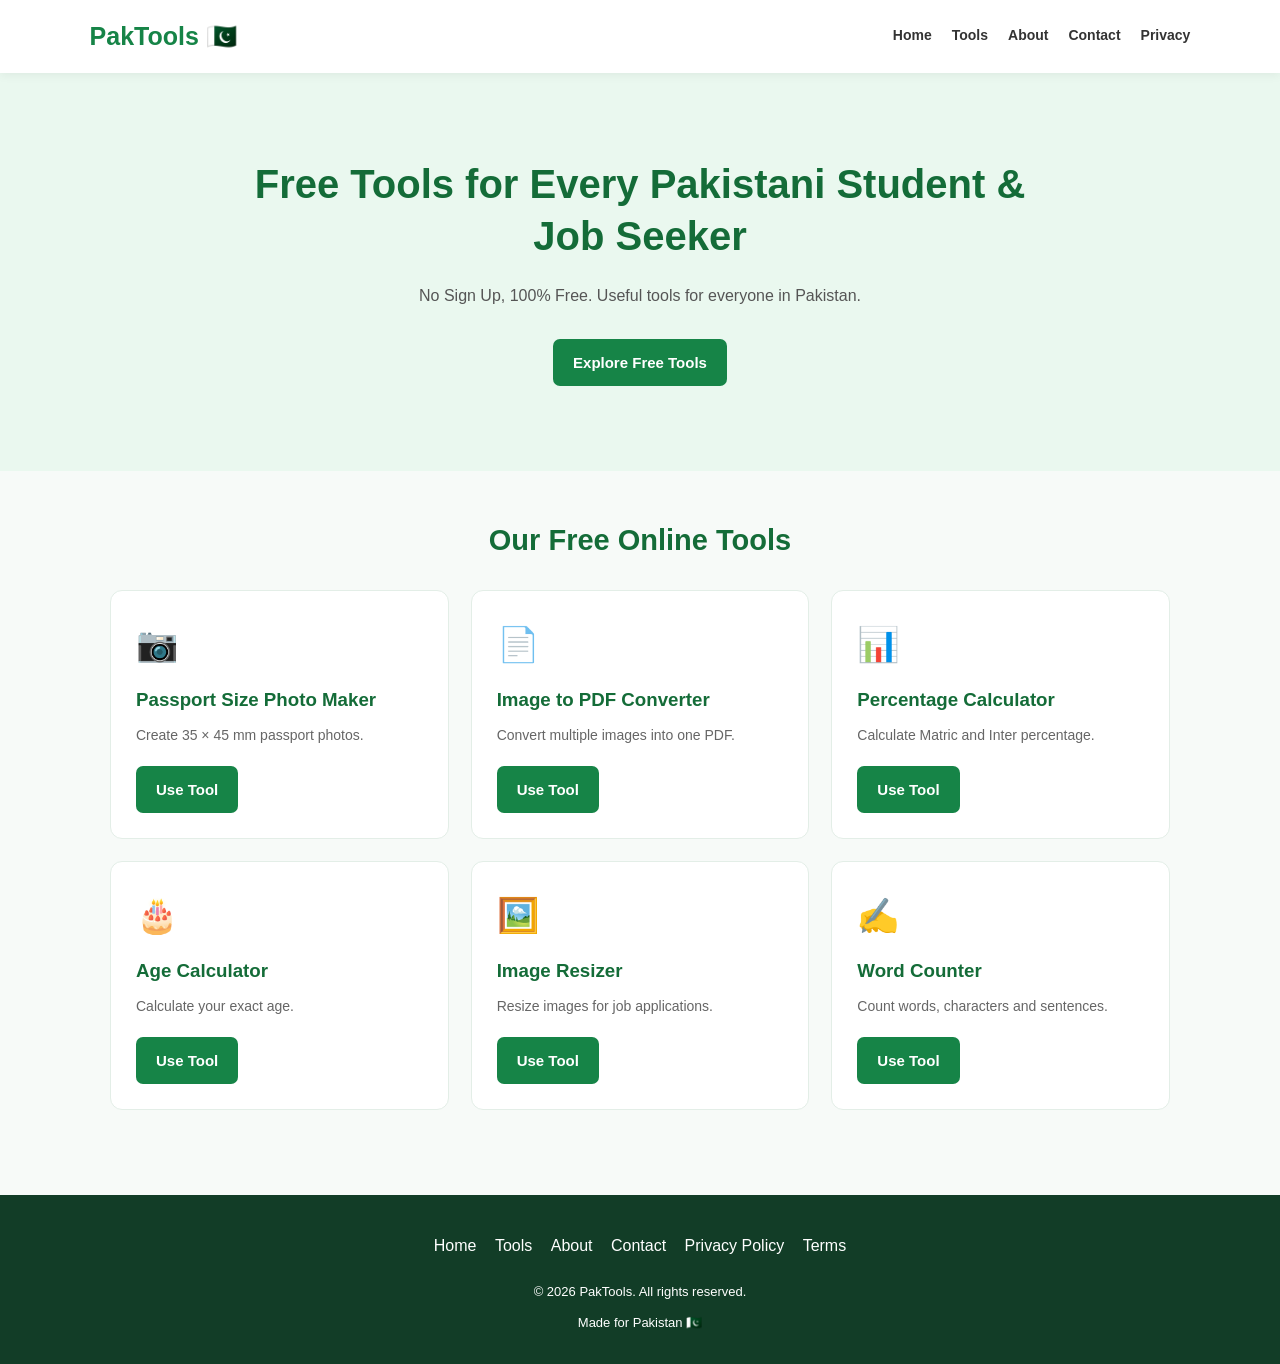
==== index.html @ 08e4125e "Add files via upload" ====
<!DOCTYPE html>
<html lang="en">
<head>
<meta charset="UTF-8">
<meta name="viewport" content="width=device-width, initial-scale=1.0">
<title>PakTools - Free Online Tools for Pakistan</title>
<meta name="description" content="Free online tools for Pakistani students and job seekers. Passport photo maker, image to PDF, percentage calculator, age calculator and more.">
<meta name="keywords" content="passport size photo maker Pakistan, image to pdf online free, percentage calculator Pakistan">
<link rel="stylesheet" href="style.css">
</head>
<body>

<header>
    <a href="#home" class="logo">PakTools 🇵🇰</a>
    <nav>
        <a href="#home">Home</a>
        <a href="#tools">Tools</a>
        <a href="#about">About</a>
        <a href="#contact">Contact</a>
        <a href="#privacy">Privacy</a>
    </nav>
</header>

<main>
<section id="home" class="hero">
    <h1>Free Tools for Every Pakistani Student & Job Seeker</h1>
    <p>No Sign Up, 100% Free. Useful tools for everyone in Pakistan.</p>
    <a href="#tools" class="btn">Explore Free Tools</a>
</section>

<section id="tools" class="container">
    <h2>Our Free Online Tools</h2>
    <div class="grid">
        <article class="card"><div class="emoji">📷</div><h3>Passport Size Photo Maker</h3><p>Create 35 × 45 mm passport photos.</p><a href="#passport" class="btn">Use Tool</a></article>
        <article class="card"><div class="emoji">📄</div><h3>Image to PDF Converter</h3><p>Convert multiple images into one PDF.</p><a href="#pdf" class="btn">Use Tool</a></article>
        <article class="card"><div class="emoji">📊</div><h3>Percentage Calculator</h3><p>Calculate Matric and Inter percentage.</p><a href="#percentage" class="btn">Use Tool</a></article>
        <article class="card"><div class="emoji">🎂</div><h3>Age Calculator</h3><p>Calculate your exact age.</p><a href="#age" class="btn">Use Tool</a></article>
        <article class="card"><div class="emoji">🖼️</div><h3>Image Resizer</h3><p>Resize images for job applications.</p><a href="#resize" class="btn">Use Tool</a></article>
        <article class="card"><div class="emoji">✍️</div><h3>Word Counter</h3><p>Count words, characters and sentences.</p><a href="#words" class="btn">Use Tool</a></article>
    </div>
</section>

<section id="passport" class="container page">
    <h2>Passport Size Photo Maker Pakistan</h2>
    <div class="tool">
        <input type="file" id="passportFile" accept="image/*">
        <label><input type="checkbox" id="whiteBg"> Use white canvas</label>
        <button onclick="makePassport()">Create Passport Photo</button>
        <div id="passportResult" class="result"></div>
    </div>
    <div class="article">
        <h3>How to use the Passport Photo Maker</h3>
        <p>A passport-size photograph is often needed for educational admissions, job applications and official documents in Pakistan. Different organizations can require different photo dimensions, so always check their instructions before submitting your photograph.</p>
        <p>Choose a clear photograph from your device. A well-lit photo with your face clearly visible usually gives better results. Select the white canvas option if you want a white canvas behind the image, then click Create Passport Photo. The tool creates a 35 × 45 mm image at 300 DPI and a printable sheet containing four copies.</p>
        <p>The white canvas option does not automatically remove the original background. Review the finished photograph before using it for an official application. Keep your original photo so you can make another version if needed.</p>
        <p>Processing happens in your browser. You do not need an account or paid subscription. The output is a JPG image that you can save to your device.</p>
        <h3>Frequently Asked Questions</h3>
        <details><summary>What is the photo size?</summary><p>35 × 45 mm at 300 DPI.</p></details>
        <details><summary>Can I use it for job applications?</summary><p>Check the specific dimensions required by the employer.</p></details>
        <details><summary>Does it remove backgrounds?</summary><p>No, the white option creates a white canvas only.</p></details>
        <details><summary>Are my photos uploaded?</summary><p>The tool processes your image locally in your browser.</p></details>
    </div>
</section>

<section id="pdf" class="container page">
    <h2>Image to PDF Converter Online Free</h2>
    <div class="tool">
        <input type="file" id="pdfFiles" accept="image/*" multiple>
        <div id="pdfPreview" class="result"></div>
        <button onclick="convertPDF()">Download PDF</button>
    </div>
    <div class="article">
        <h3>How to Convert Images into PDF</h3>
        <p>Image-to-PDF conversion is useful when you need to submit scanned documents, certificates, notes or photographs as one file. Many application websites accept PDF documents instead of multiple separate images.</p>
        <p>Select one or more images from your device. The tool displays a preview of your selected files. Each image will be placed on its own A4 PDF page. After conversion, download the resulting document.</p>
        <p>Use clear and readable images. Make sure certificates and other documents are correctly oriented and that all important information is visible. Check the final PDF before submitting it.</p>
        <p>This converter works in your browser and does not require registration. The PDF is created on your device. Check the file-size limit of the website where you plan to upload it.</p>
        <h3>Frequently Asked Questions</h3>
        <details><summary>Can I convert multiple images?</summary><p>Yes, select multiple images.</p></details>
        <details><summary>Does each image get a separate page?</summary><p>Yes, each image gets its own A4 page.</p></details>
        <details><summary>Do I need an account?</summary><p>No account is needed.</p></details>
        <details><summary>Are images uploaded?</summary><p>No, conversion happens in your browser.</p></details>
    </div>
</section>

<section id="percentage" class="container page">
    <h2>Percentage Calculator Pakistan</h2>
    <div class="tool">
        <label>Obtained Marks</label>
        <input type="number" id="obtained" placeholder="Enter obtained marks">
        <label>Total Marks</label>
        <input type="number" id="total" placeholder="Enter total marks">
        <button onclick="calculatePercentage()">Calculate Percentage</button>
        <div id="percentageResult" class="result"></div>
    </div>
    <div class="article">
        <h3>How to Calculate Your Marks Percentage</h3>
        <p>Students in Pakistan often need to calculate their Matric, Intermediate and university marks percentage. A percentage shows how many marks you obtained compared with the total marks available in an examination.</p>
        <p>Enter your obtained marks in the first field and total marks in the second field. Press the calculate button to see your percentage. The formula is obtained marks divided by total marks, multiplied by 100.</p>
        <p>For example, 850 marks out of 1100 gives approximately 77.27%. This calculation can help you understand your result and compare it with admission requirements.</p>
        <p>Grade boundaries differ between educational boards and institutions. The grade displayed by this calculator is an estimate, not an official board grade or admission decision.</p>
        <h3>Frequently Asked Questions</h3>
        <details><summary>How is percentage calculated?</summary><p>Divide obtained marks by total marks and multiply by 100.</p></details>
        <details><summary>Can I calculate Matric percentage?</summary><p>Yes, enter your Matric marks.</p></details>
        <details><summary>Can I calculate Intermediate percentage?</summary><p>Yes, the same formula works.</p></details>
        <details><summary>Are grades official?</summary><p>No, grade boundaries vary.</p></details>
    </div>
</section>

<section id="age" class="container page">
    <h2>Age Calculator</h2>
    <div class="tool">
        <label>Date of Birth</label>
        <input type="date" id="dob">
        <button onclick="calculateAge()">Calculate Age</button>
        <div id="ageResult" class="result"></div>
    </div>
    <div class="article">
        <h3>How to Calculate Your Exact Age</h3>
        <p>An age calculator helps you find your current age using your date of birth. It can be useful for school forms, job applications, registration forms and other documents that ask for your age.</p>
        <p>Select your date of birth and click Calculate Age. The tool displays your age in years, months and days. It also calculates the time remaining until your next birthday.</p>
        <p>Always enter the correct date of birth. For official applications, use the date shown on your relevant identity or educational document. The calculation uses your device's current date.</p>
        <p>The tool works directly in your browser. You do not need to register or send your date of birth to an external service.</p>
        <h3>Frequently Asked Questions</h3>
        <details><summary>Does it show years, months and days?</summary><p>Yes.</p></details>
        <details><summary>Can I calculate another person's age?</summary><p>Yes, enter their date of birth.</p></details>
        <details><summary>Does it calculate the next birthday?</summary><p>Yes, it shows the time remaining.</p></details>
        <details><summary>Is my date of birth uploaded?</summary><p>No, the calculation happens in your browser.</p></details>
    </div>
</section>

<section id="resize" class="container page">
    <h2>Image Resizer for Government Job Forms</h2>
    <div class="tool">
        <input type="file" id="resizeFile" accept="image/*">
        <label>Target file size</label>
        <select id="targetSize">
            <option value="50">50 KB</option>
            <option value="100">100 KB</option>
            <option value="200">200 KB</option>
        </select>
        <button onclick="resizeImage()">Resize Image</button>
        <div id="resizeResult" class="result"></div>
    </div>
    <div class="article">
        <h3>How to Resize Images for Government Job Forms</h3>
        <p>Many online job application forms specify a maximum image file size. A photograph that is too large may not upload successfully. An image resizer can help create a smaller JPG image for online submission.</p>
        <p>Select a photograph and choose a target size such as 50 KB, 100 KB or 200 KB. Click the resize button to generate a compressed JPG image.</p>
        <p>Compression can affect picture quality. Preview the result and make sure important details remain clear. The resulting file size is an estimate and may differ depending on the original image.</p>
        <p>Different recruitment websites may require different dimensions, formats and file sizes. Read the official application instructions before uploading your photograph.</p>
        <h3>Frequently Asked Questions</h3>
        <details><summary>Can I resize to 50 KB?</summary><p>Yes, select 50 KB.</p></details>
        <details><summary>Does resizing affect quality?</summary><p>Compression can reduce quality.</p></details>
        <details><summary>Which format is downloaded?</summary><p>JPG format.</p></details>
        <details><summary>Is the exact file size guaranteed?</summary><p>No, the target is an estimate.</p></details>
    </div>
</section>

<section id="words" class="container page">
    <h2>Free Online Word Counter</h2>
    <div class="tool">
        <textarea id="wordText" placeholder="Paste or type your text here..." oninput="countWords()"></textarea>
        <div id="wordResult" class="result">Words: 0 | Characters: 0 | Sentences: 0 | Reading time: 0 min</div>
    </div>
    <div class="article">
        <h3>How to Use the Word Counter</h3>
        <p>A word counter is useful for students, writers, job seekers and anyone who prepares written documents. Assignments, essays, applications and online forms sometimes have word or character limits.</p>
        <p>Paste your text into the text area or type directly. The tool automatically updates the number of words, characters and sentences. It also estimates reading time using an approximate reading speed.</p>
        <p>Students can use this tool to check whether an assignment meets a required word count. Writers can monitor the length of articles, and job seekers can check written application responses.</p>
        <p>The result is calculated in your browser. Your text is not intentionally uploaded to a PakTools server. Different platforms may count words and characters differently.</p>
        <h3>Frequently Asked Questions</h3>
        <details><summary>Does it count words automatically?</summary><p>Yes, as you type.</p></details>
        <details><summary>Can I count characters?</summary><p>Yes, including spaces.</p></details>
        <details><summary>Does it show reading time?</summary><p>Yes, an approximate estimate.</p></details>
        <details><summary>Is my text stored?</summary><p>The tool does not intentionally upload or save your text.</p></details>
    </div>
</section>

<section id="about" class="container page">
    <h2>About PakTools</h2>
    <div class="article">
        <h3>Our Mission</h3>
        <p>PakTools was created to help Pakistani students and job seekers use free online tools without paying any money. We believe useful digital services should be simple and accessible to everyone.</p>
        <p>Our tools help with passport photographs, PDF conversion, percentage calculations, age calculations, image resizing and word counting.</p>
        <p>We aim to keep PakTools simple, mobile-friendly and easy to use. No account is required for the tools currently provided.</p>
    </div>
</section>

<section id="contact" class="container page">
    <h2>Contact Us</h2>
    <div class="tool">
        <form id="contactForm">
            <label>Name</label>
            <input type="text" id="contactName" required>
            <label>Email</label>
            <input type="email" id="contactEmail" required>
            <label>Message</label>
            <textarea id="contactMessage" required></textarea>
            <button type="submit">Send Message</button>
        </form>
        <p id="contactStatus" class="result"></p>
    </div>
</section>

<section id="privacy" class="container page">
    <h2>Privacy Policy</h2>
    <div class="article">
        <h3>1. Introduction</h3>
        <p>PakTools respects the privacy of its visitors. This policy explains how information is handled when you use our website.</p>
        <h3>2. Uploaded Files</h3>
        <p>Our tools are designed to process images and text directly in your browser. PakTools does not intentionally upload, store or save the photos and files processed by these tools on a PakTools server.</p>
        <h3>3. Personal Information</h3>
        <p>The contact form opens your email application to prepare a message. Information you choose to send by email is handled by your email provider and the recipient.</p>
        <h3>4. Cookies and Advertising</h3>
        <p>Hosting providers and future third-party services, such as advertising or analytics providers, may use cookies or similar technologies. This policy must be updated when such services are added.</p>
        <h3>5. Third-Party Services</h3>
        <p>External services have their own privacy policies. Review those policies when using third-party services linked from this website.</p>
        <h3>6. Policy Updates</h3>
        <p>This policy may be updated when website features or services change.</p>
    </div>
</section>

<section id="terms" class="container page">
    <h2>Terms of Service</h2>
    <div class="article">
        <h3>1. Acceptance</h3>
        <p>By using PakTools, you agree to these terms. If you do not agree, please stop using the website.</p>
        <h3>2. Free Tools</h3>
        <p>PakTools provides free browser-based tools for general convenience. Features may be changed, updated or discontinued.</p>
        <h3>3. Accuracy</h3>
        <p>Results are provided for general informational purposes. Always verify official requirements before submitting documents or applications.</p>
        <h3>4. User Responsibility</h3>
        <p>You are responsible for ensuring that you have permission to use the images and documents you process through the website.</p>
        <h3>5. Availability</h3>
        <p>We aim to keep PakTools available, but cannot guarantee uninterrupted access.</p>
    </div>
</section>
</main>

<footer>
    <div class="footer-links">
        <a href="#home">Home</a>
        <a href="#tools">Tools</a>
        <a href="#about">About</a>
        <a href="#contact">Contact</a>
        <a href="#privacy">Privacy Policy</a>
        <a href="#terms">Terms</a>
    </div>
    <p>© 2026 PakTools. All rights reserved.</p>
    <p>Made for Pakistan 🇵🇰</p>
</footer>

<script src="script.js"></script>
</body>
</html>
---- style.css ----
* {
    margin: 0;
    padding: 0;
    box-sizing: border-box;
}

html {
    scroll-behavior: smooth;
}

body {
    font-family: Arial, sans-serif;
    background: #f7faf8;
    color: #222;
    line-height: 1.7;
}

header {
    background: white;
    padding: 15px 7%;
    display: flex;
    justify-content: space-between;
    align-items: center;
    position: sticky;
    top: 0;
    z-index: 1000;
    box-shadow: 0 2px 10px rgba(0,0,0,0.06);
}

.logo {
    color: #168447;
    font-size: 25px;
    font-weight: bold;
    text-decoration: none;
}

nav {
    display: flex;
    gap: 20px;
    flex-wrap: wrap;
}

nav a {
    color: #333;
    text-decoration: none;
    font-size: 14px;
    font-weight: bold;
}

nav a:hover {
    color: #168447;
}

.hero {
    text-align: center;
    padding: 85px 20px;
    background: #eaf8ef;
}

.hero h1 {
    color: #146c38;
    font-size: 40px;
    max-width: 800px;
    margin: auto;
    line-height: 1.3;
}

.hero p {
    color: #555;
    margin: 20px auto 30px;
    max-width: 600px;
}

.btn,
button {
    display: inline-block;
    background: #168447;
    color: white;
    padding: 11px 20px;
    border: none;
    border-radius: 7px;
    text-decoration: none;
    cursor: pointer;
    font-size: 15px;
    font-weight: bold;
}

.btn:hover,
button:hover {
    background: #106b36;
}

.container {
    max-width: 1100px;
    margin: auto;
    padding: 45px 20px;
}

.container > h2 {
    text-align: center;
    color: #146c38;
    font-size: 29px;
    margin-bottom: 25px;
}

.grid {
    display: grid;
    grid-template-columns: repeat(3, 1fr);
    gap: 22px;
}

.card {
    background: white;
    border: 1px solid #e3eee7;
    border-radius: 12px;
    padding: 25px;
    transition: 0.25s;
}

.card:hover {
    transform: translateY(-5px);
    box-shadow: 0 8px 25px rgba(0,0,0,0.07);
}

.emoji {
    font-size: 34px;
    margin-bottom: 10px;
}

.card h3 {
    color: #146c38;
    margin-bottom: 8px;
}

.card p {
    color: #666;
    margin-bottom: 18px;
    font-size: 14px;
}

.page {
    display: none;
    scroll-margin-top: 90px;
}

.page:target {
    display: block;
}

body:not(:has(.page:target)) #home {
    display: block;
}

body:has(#home:target) #home {
    display: block;
}

body:has(.page:target) #home:not(:target) {
    display: none;
}

.tool,
.article {
    max-width: 800px;
    margin: 20px auto;
    background: white;
    padding: 28px;
    border-radius: 12px;
    border: 1px solid #e3eee7;
}

.tool label {
    display: block;
    font-weight: bold;
    margin: 12px 0 5px;
}

.tool input:not([type="checkbox"]),
.tool textarea,
.tool select {
    width: 100%;
    padding: 12px;
    border: 1px solid #ccc;
    border-radius: 7px;
    margin: 7px 0 15px;
    font-size: 15px;
}

.tool textarea {
    min-height: 140px;
    resize: vertical;
}

.tool input[type="checkbox"] {
    width: auto;
    margin: 12px 5px 12px 0;
}

.result {
    margin-top: 18px;
    padding: 15px;
    background: #eaf8ef;
    color: #146c38;
    border-radius: 7px;
    overflow-wrap: anywhere;
}

.result img {
    max-width: 100%;
    height: auto;
    margin: 8px;
}

.article h3 {
    color: #146c38;
    margin: 20px 0 8px;
}

.article p {
    margin-bottom: 15px;
    color: #555;
}

details {
    padding: 13px 0;
    border-bottom: 1px solid #eee;
}

summary {
    color: #146c38;
    font-weight: bold;
    cursor: pointer;
}

footer {
    background: #123d27;
    color: white;
    text-align: center;
    padding: 30px 15px;
    margin-top: 40px;
}

.footer-links {
    margin-bottom: 15px;
}

.footer-links a {
    display: inline-block;
    color: white;
    text-decoration: none;
    margin: 7px;
}

.footer-links a:hover {
    text-decoration: underline;
}

footer p {
    font-size: 13px;
    margin-top: 8px;
}

@media (max-width: 750px) {
    header {
        flex-direction: column;
        gap: 12px;
    }

    nav {
        justify-content: center;
        gap: 12px;
    }

    .grid {
        grid-template-columns: repeat(2, 1fr);
    }

    .hero h1 {
        font-size: 30px;
    }
}

@media (max-width: 480px) {
    .grid {
        grid-template-columns: 1fr;
    }

    .hero {
        padding: 55px 15px;
    }

    .hero h1 {
        font-size: 27px;
    }

    .container {
        padding: 30px 15px;
    }

    .tool,
    .article {
        padding: 18px;
    }
}
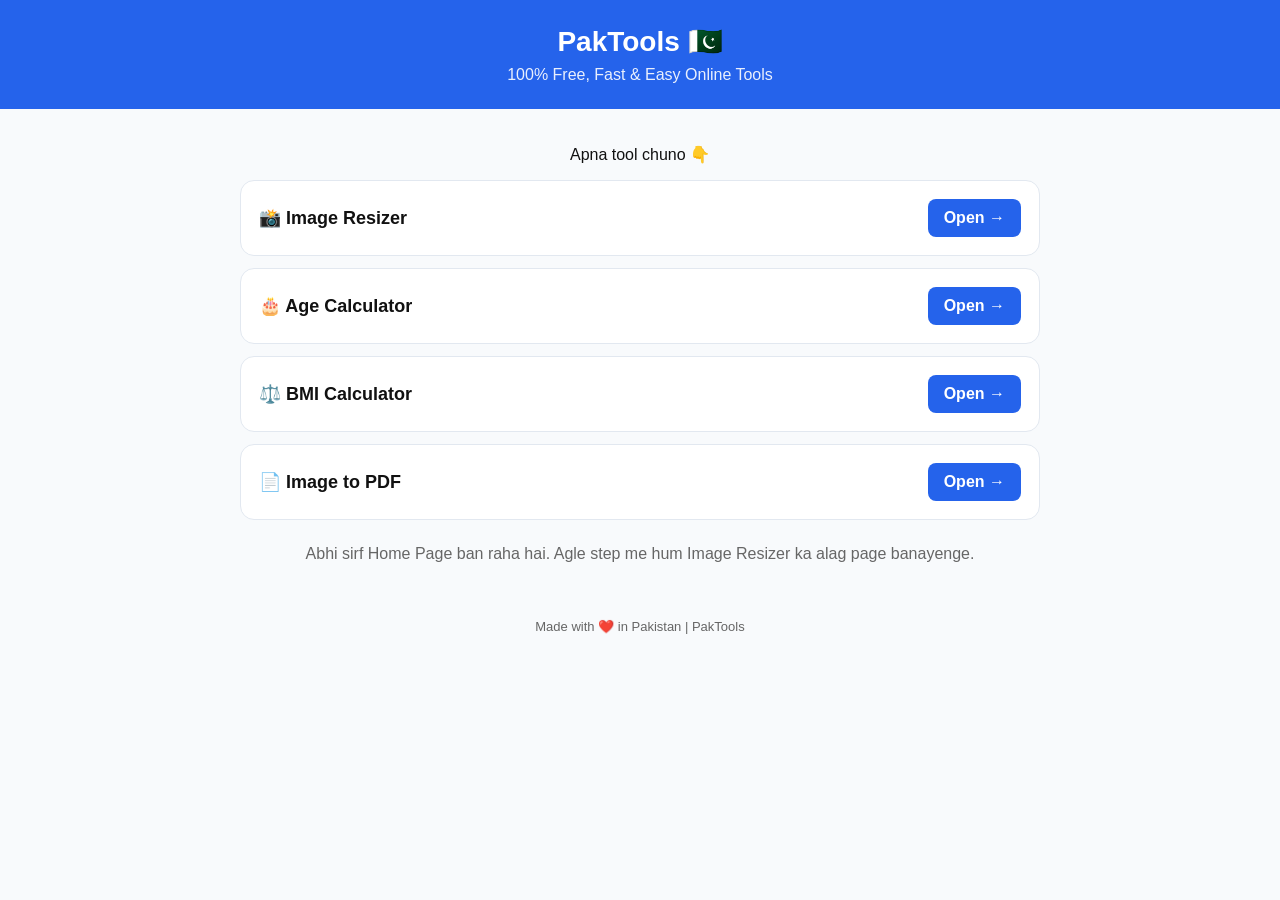
==== commit be2ca72d: "Update index.html" ====
--- a/index.html
+++ b/index.html
@@ -3,253 +3,33 @@
 <head>
 <meta charset="UTF-8">
 <meta name="viewport" content="width=device-width, initial-scale=1.0">
-<title>PakTools - Free Online Tools for Pakistan</title>
-<meta name="description" content="Free online tools for Pakistani students and job seekers. Passport photo maker, image to PDF, percentage calculator, age calculator and more.">
-<meta name="keywords" content="passport size photo maker Pakistan, image to pdf online free, percentage calculator Pakistan">
-<link rel="stylesheet" href="style.css">
+<title>PakTools - Free Online Tools | Image Resizer, Age Calculator & More</title>
+<meta name="description" content="PakTools - 100% Free online tools for Pakistan. Image Resizer, Age Calculator, BMI Calculator, Image to PDF. No signup, fast & easy.">
+<style>
+body{font-family:Arial,sans-serif;margin:0;background:#f8fafc;color:#111}
+header{background:#2563eb;color:#fff;padding:25px 15px;text-align:center}
+header h1{margin:0;font-size:28px}
+header p{opacity:.9;margin:8px 0 0}
+.wrap{max-width:800px;margin:0 auto;padding:20px 15px}
+.card{background:#fff;border:1px solid #e2e8f0;border-radius:14px;padding:18px;margin:12px 0;display:flex;justify-content:space-between;align-items:center}
+.card b{font-size:18px}
+.card a{background:#2563eb;color:#fff;padding:10px 16px;border-radius:8px;text-decoration:none;font-weight:bold}
+footer{text-align:center;color:#666;padding:20px;font-size:13px}
+</style>
 </head>
 <body>
-
 <header>
-    <a href="#home" class="logo">PakTools 🇵🇰</a>
-    <nav>
-        <a href="#home">Home</a>
-        <a href="#tools">Tools</a>
-        <a href="#about">About</a>
-        <a href="#contact">Contact</a>
-        <a href="#privacy">Privacy</a>
-    </nav>
+<h1>PakTools 🇵🇰</h1>
+<p>100% Free, Fast & Easy Online Tools</p>
 </header>
-
-<main>
-<section id="home" class="hero">
-    <h1>Free Tools for Every Pakistani Student & Job Seeker</h1>
-    <p>No Sign Up, 100% Free. Useful tools for everyone in Pakistan.</p>
-    <a href="#tools" class="btn">Explore Free Tools</a>
-</section>
-
-<section id="tools" class="container">
-    <h2>Our Free Online Tools</h2>
-    <div class="grid">
-        <article class="card"><div class="emoji">📷</div><h3>Passport Size Photo Maker</h3><p>Create 35 × 45 mm passport photos.</p><a href="#passport" class="btn">Use Tool</a></article>
-        <article class="card"><div class="emoji">📄</div><h3>Image to PDF Converter</h3><p>Convert multiple images into one PDF.</p><a href="#pdf" class="btn">Use Tool</a></article>
-        <article class="card"><div class="emoji">📊</div><h3>Percentage Calculator</h3><p>Calculate Matric and Inter percentage.</p><a href="#percentage" class="btn">Use Tool</a></article>
-        <article class="card"><div class="emoji">🎂</div><h3>Age Calculator</h3><p>Calculate your exact age.</p><a href="#age" class="btn">Use Tool</a></article>
-        <article class="card"><div class="emoji">🖼️</div><h3>Image Resizer</h3><p>Resize images for job applications.</p><a href="#resize" class="btn">Use Tool</a></article>
-        <article class="card"><div class="emoji">✍️</div><h3>Word Counter</h3><p>Count words, characters and sentences.</p><a href="#words" class="btn">Use Tool</a></article>
-    </div>
-</section>
-
-<section id="passport" class="container page">
-    <h2>Passport Size Photo Maker Pakistan</h2>
-    <div class="tool">
-        <input type="file" id="passportFile" accept="image/*">
-        <label><input type="checkbox" id="whiteBg"> Use white canvas</label>
-        <button onclick="makePassport()">Create Passport Photo</button>
-        <div id="passportResult" class="result"></div>
-    </div>
-    <div class="article">
-        <h3>How to use the Passport Photo Maker</h3>
-        <p>A passport-size photograph is often needed for educational admissions, job applications and official documents in Pakistan. Different organizations can require different photo dimensions, so always check their instructions before submitting your photograph.</p>
-        <p>Choose a clear photograph from your device. A well-lit photo with your face clearly visible usually gives better results. Select the white canvas option if you want a white canvas behind the image, then click Create Passport Photo. The tool creates a 35 × 45 mm image at 300 DPI and a printable sheet containing four copies.</p>
-        <p>The white canvas option does not automatically remove the original background. Review the finished photograph before using it for an official application. Keep your original photo so you can make another version if needed.</p>
-        <p>Processing happens in your browser. You do not need an account or paid subscription. The output is a JPG image that you can save to your device.</p>
-        <h3>Frequently Asked Questions</h3>
-        <details><summary>What is the photo size?</summary><p>35 × 45 mm at 300 DPI.</p></details>
-        <details><summary>Can I use it for job applications?</summary><p>Check the specific dimensions required by the employer.</p></details>
-        <details><summary>Does it remove backgrounds?</summary><p>No, the white option creates a white canvas only.</p></details>
-        <details><summary>Are my photos uploaded?</summary><p>The tool processes your image locally in your browser.</p></details>
-    </div>
-</section>
-
-<section id="pdf" class="container page">
-    <h2>Image to PDF Converter Online Free</h2>
-    <div class="tool">
-        <input type="file" id="pdfFiles" accept="image/*" multiple>
-        <div id="pdfPreview" class="result"></div>
-        <button onclick="convertPDF()">Download PDF</button>
-    </div>
-    <div class="article">
-        <h3>How to Convert Images into PDF</h3>
-        <p>Image-to-PDF conversion is useful when you need to submit scanned documents, certificates, notes or photographs as one file. Many application websites accept PDF documents instead of multiple separate images.</p>
-        <p>Select one or more images from your device. The tool displays a preview of your selected files. Each image will be placed on its own A4 PDF page. After conversion, download the resulting document.</p>
-        <p>Use clear and readable images. Make sure certificates and other documents are correctly oriented and that all important information is visible. Check the final PDF before submitting it.</p>
-        <p>This converter works in your browser and does not require registration. The PDF is created on your device. Check the file-size limit of the website where you plan to upload it.</p>
-        <h3>Frequently Asked Questions</h3>
-        <details><summary>Can I convert multiple images?</summary><p>Yes, select multiple images.</p></details>
-        <details><summary>Does each image get a separate page?</summary><p>Yes, each image gets its own A4 page.</p></details>
-        <details><summary>Do I need an account?</summary><p>No account is needed.</p></details>
-        <details><summary>Are images uploaded?</summary><p>No, conversion happens in your browser.</p></details>
-    </div>
-</section>
-
-<section id="percentage" class="container page">
-    <h2>Percentage Calculator Pakistan</h2>
-    <div class="tool">
-        <label>Obtained Marks</label>
-        <input type="number" id="obtained" placeholder="Enter obtained marks">
-        <label>Total Marks</label>
-        <input type="number" id="total" placeholder="Enter total marks">
-        <button onclick="calculatePercentage()">Calculate Percentage</button>
-        <div id="percentageResult" class="result"></div>
-    </div>
-    <div class="article">
-        <h3>How to Calculate Your Marks Percentage</h3>
-        <p>Students in Pakistan often need to calculate their Matric, Intermediate and university marks percentage. A percentage shows how many marks you obtained compared with the total marks available in an examination.</p>
-        <p>Enter your obtained marks in the first field and total marks in the second field. Press the calculate button to see your percentage. The formula is obtained marks divided by total marks, multiplied by 100.</p>
-        <p>For example, 850 marks out of 1100 gives approximately 77.27%. This calculation can help you understand your result and compare it with admission requirements.</p>
-        <p>Grade boundaries differ between educational boards and institutions. The grade displayed by this calculator is an estimate, not an official board grade or admission decision.</p>
-        <h3>Frequently Asked Questions</h3>
-        <details><summary>How is percentage calculated?</summary><p>Divide obtained marks by total marks and multiply by 100.</p></details>
-        <details><summary>Can I calculate Matric percentage?</summary><p>Yes, enter your Matric marks.</p></details>
-        <details><summary>Can I calculate Intermediate percentage?</summary><p>Yes, the same formula works.</p></details>
-        <details><summary>Are grades official?</summary><p>No, grade boundaries vary.</p></details>
-    </div>
-</section>
-
-<section id="age" class="container page">
-    <h2>Age Calculator</h2>
-    <div class="tool">
-        <label>Date of Birth</label>
-        <input type="date" id="dob">
-        <button onclick="calculateAge()">Calculate Age</button>
-        <div id="ageResult" class="result"></div>
-    </div>
-    <div class="article">
-        <h3>How to Calculate Your Exact Age</h3>
-        <p>An age calculator helps you find your current age using your date of birth. It can be useful for school forms, job applications, registration forms and other documents that ask for your age.</p>
-        <p>Select your date of birth and click Calculate Age. The tool displays your age in years, months and days. It also calculates the time remaining until your next birthday.</p>
-        <p>Always enter the correct date of birth. For official applications, use the date shown on your relevant identity or educational document. The calculation uses your device's current date.</p>
-        <p>The tool works directly in your browser. You do not need to register or send your date of birth to an external service.</p>
-        <h3>Frequently Asked Questions</h3>
-        <details><summary>Does it show years, months and days?</summary><p>Yes.</p></details>
-        <details><summary>Can I calculate another person's age?</summary><p>Yes, enter their date of birth.</p></details>
-        <details><summary>Does it calculate the next birthday?</summary><p>Yes, it shows the time remaining.</p></details>
-        <details><summary>Is my date of birth uploaded?</summary><p>No, the calculation happens in your browser.</p></details>
-    </div>
-</section>
-
-<section id="resize" class="container page">
-    <h2>Image Resizer for Government Job Forms</h2>
-    <div class="tool">
-        <input type="file" id="resizeFile" accept="image/*">
-        <label>Target file size</label>
-        <select id="targetSize">
-            <option value="50">50 KB</option>
-            <option value="100">100 KB</option>
-            <option value="200">200 KB</option>
-        </select>
-        <button onclick="resizeImage()">Resize Image</button>
-        <div id="resizeResult" class="result"></div>
-    </div>
-    <div class="article">
-        <h3>How to Resize Images for Government Job Forms</h3>
-        <p>Many online job application forms specify a maximum image file size. A photograph that is too large may not upload successfully. An image resizer can help create a smaller JPG image for online submission.</p>
-        <p>Select a photograph and choose a target size such as 50 KB, 100 KB or 200 KB. Click the resize button to generate a compressed JPG image.</p>
-        <p>Compression can affect picture quality. Preview the result and make sure important details remain clear. The resulting file size is an estimate and may differ depending on the original image.</p>
-        <p>Different recruitment websites may require different dimensions, formats and file sizes. Read the official application instructions before uploading your photograph.</p>
-        <h3>Frequently Asked Questions</h3>
-        <details><summary>Can I resize to 50 KB?</summary><p>Yes, select 50 KB.</p></details>
-        <details><summary>Does resizing affect quality?</summary><p>Compression can reduce quality.</p></details>
-        <details><summary>Which format is downloaded?</summary><p>JPG format.</p></details>
-        <details><summary>Is the exact file size guaranteed?</summary><p>No, the target is an estimate.</p></details>
-    </div>
-</section>
-
-<section id="words" class="container page">
-    <h2>Free Online Word Counter</h2>
-    <div class="tool">
-        <textarea id="wordText" placeholder="Paste or type your text here..." oninput="countWords()"></textarea>
-        <div id="wordResult" class="result">Words: 0 | Characters: 0 | Sentences: 0 | Reading time: 0 min</div>
-    </div>
-    <div class="article">
-        <h3>How to Use the Word Counter</h3>
-        <p>A word counter is useful for students, writers, job seekers and anyone who prepares written documents. Assignments, essays, applications and online forms sometimes have word or character limits.</p>
-        <p>Paste your text into the text area or type directly. The tool automatically updates the number of words, characters and sentences. It also estimates reading time using an approximate reading speed.</p>
-        <p>Students can use this tool to check whether an assignment meets a required word count. Writers can monitor the length of articles, and job seekers can check written application responses.</p>
-        <p>The result is calculated in your browser. Your text is not intentionally uploaded to a PakTools server. Different platforms may count words and characters differently.</p>
-        <h3>Frequently Asked Questions</h3>
-        <details><summary>Does it count words automatically?</summary><p>Yes, as you type.</p></details>
-        <details><summary>Can I count characters?</summary><p>Yes, including spaces.</p></details>
-        <details><summary>Does it show reading time?</summary><p>Yes, an approximate estimate.</p></details>
-        <details><summary>Is my text stored?</summary><p>The tool does not intentionally upload or save your text.</p></details>
-    </div>
-</section>
-
-<section id="about" class="container page">
-    <h2>About PakTools</h2>
-    <div class="article">
-        <h3>Our Mission</h3>
-        <p>PakTools was created to help Pakistani students and job seekers use free online tools without paying any money. We believe useful digital services should be simple and accessible to everyone.</p>
-        <p>Our tools help with passport photographs, PDF conversion, percentage calculations, age calculations, image resizing and word counting.</p>
-        <p>We aim to keep PakTools simple, mobile-friendly and easy to use. No account is required for the tools currently provided.</p>
-    </div>
-</section>
-
-<section id="contact" class="container page">
-    <h2>Contact Us</h2>
-    <div class="tool">
-        <form id="contactForm">
-            <label>Name</label>
-            <input type="text" id="contactName" required>
-            <label>Email</label>
-            <input type="email" id="contactEmail" required>
-            <label>Message</label>
-            <textarea id="contactMessage" required></textarea>
-            <button type="submit">Send Message</button>
-        </form>
-        <p id="contactStatus" class="result"></p>
-    </div>
-</section>
-
-<section id="privacy" class="container page">
-    <h2>Privacy Policy</h2>
-    <div class="article">
-        <h3>1. Introduction</h3>
-        <p>PakTools respects the privacy of its visitors. This policy explains how information is handled when you use our website.</p>
-        <h3>2. Uploaded Files</h3>
-        <p>Our tools are designed to process images and text directly in your browser. PakTools does not intentionally upload, store or save the photos and files processed by these tools on a PakTools server.</p>
-        <h3>3. Personal Information</h3>
-        <p>The contact form opens your email application to prepare a message. Information you choose to send by email is handled by your email provider and the recipient.</p>
-        <h3>4. Cookies and Advertising</h3>
-        <p>Hosting providers and future third-party services, such as advertising or analytics providers, may use cookies or similar technologies. This policy must be updated when such services are added.</p>
-        <h3>5. Third-Party Services</h3>
-        <p>External services have their own privacy policies. Review those policies when using third-party services linked from this website.</p>
-        <h3>6. Policy Updates</h3>
-        <p>This policy may be updated when website features or services change.</p>
-    </div>
-</section>
-
-<section id="terms" class="container page">
-    <h2>Terms of Service</h2>
-    <div class="article">
-        <h3>1. Acceptance</h3>
-        <p>By using PakTools, you agree to these terms. If you do not agree, please stop using the website.</p>
-        <h3>2. Free Tools</h3>
-        <p>PakTools provides free browser-based tools for general convenience. Features may be changed, updated or discontinued.</p>
-        <h3>3. Accuracy</h3>
-        <p>Results are provided for general informational purposes. Always verify official requirements before submitting documents or applications.</p>
-        <h3>4. User Responsibility</h3>
-        <p>You are responsible for ensuring that you have permission to use the images and documents you process through the website.</p>
-        <h3>5. Availability</h3>
-        <p>We aim to keep PakTools available, but cannot guarantee uninterrupted access.</p>
-    </div>
-</section>
-</main>
-
-<footer>
-    <div class="footer-links">
-        <a href="#home">Home</a>
-        <a href="#tools">Tools</a>
-        <a href="#about">About</a>
-        <a href="#contact">Contact</a>
-        <a href="#privacy">Privacy Policy</a>
-        <a href="#terms">Terms</a>
-    </div>
-    <p>© 2026 PakTools. All rights reserved.</p>
-    <p>Made for Pakistan 🇵🇰</p>
-</footer>
-
-<script src="script.js"></script>
+<div class="wrap">
+<p style="text-align:center;">Apna tool chuno 👇</p>
+<div class="card"><b>📸 Image Resizer</b><a href="/image-resizer/">Open →</a></div>
+<div class="card"><b>🎂 Age Calculator</b><a href="/age-calculator/">Open →</a></div>
+<div class="card"><b>⚖️ BMI Calculator</b><a href="/bmi-calculator/">Open →</a></div>
+<div class="card"><b>📄 Image to PDF</b><a href="/image-to-pdf/">Open →</a></div>
+<p style="text-align:center;color:#666;margin-top:25px;">Abhi sirf Home Page ban raha hai. Agle step me hum Image Resizer ka alag page banayenge.</p>
+</div>
+<footer>Made with ❤️ in Pakistan | PakTools</footer>
 </body>
-</html>+</html>
